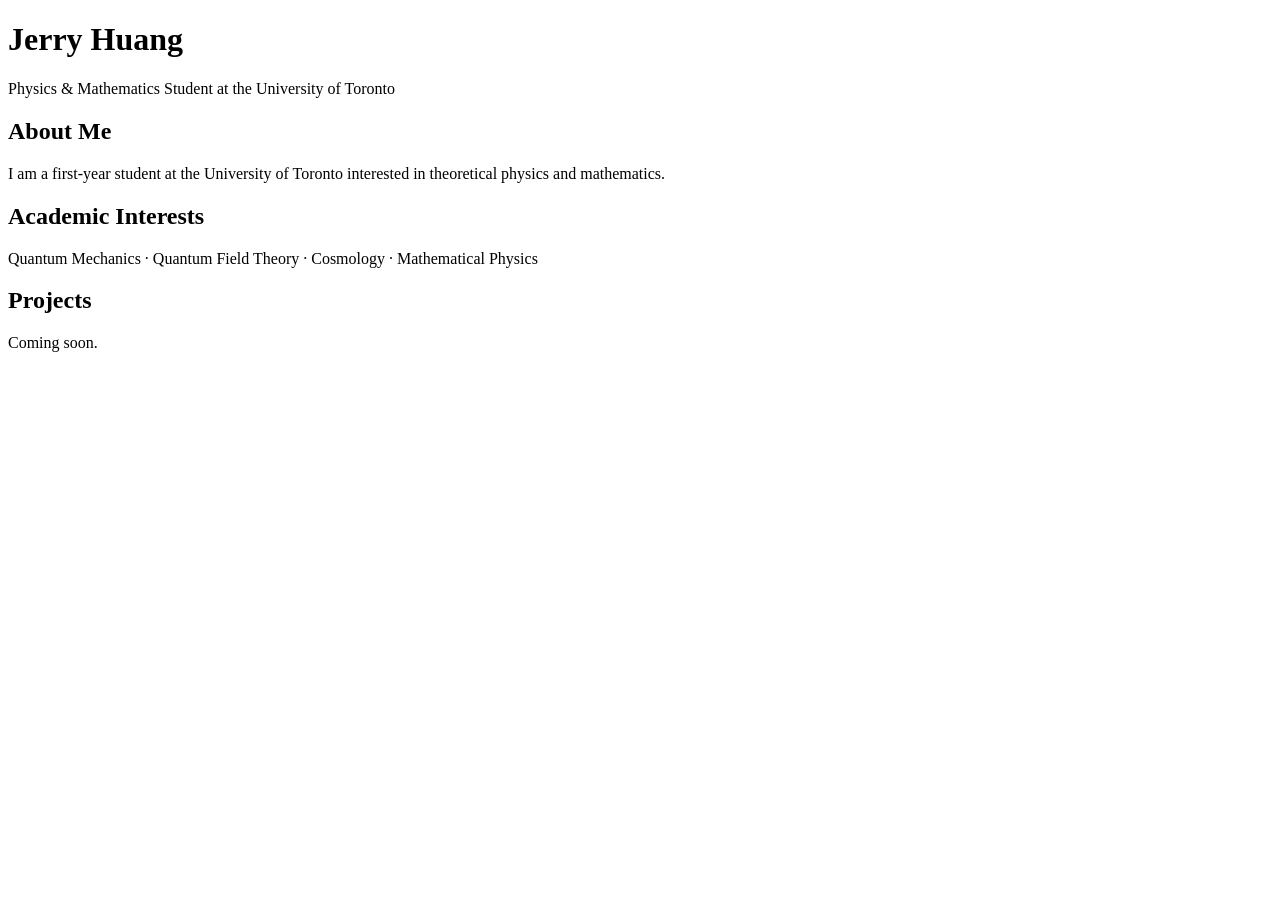
==== index.html @ 87b2c9d6 "Initial website" ====
<!DOCTYPE html>
<html lang="en">
<head>
    <meta charset="UTF-8">
    <meta name="viewport" content="width=device-width, initial-scale=1.0">
    <title>Jerry Huang</title>
</head>

<body>

    <h1>Jerry Huang</h1>

    <p>Physics & Mathematics Student at the University of Toronto</p>

    <h2>About Me</h2>

    <p>
        I am a first-year student at the University of Toronto
        interested in theoretical physics and mathematics.
    </p>

    <h2>Academic Interests</h2>

    <p>
        Quantum Mechanics · Quantum Field Theory · Cosmology · Mathematical Physics
    </p>

    <h2>Projects</h2>

    <p>Coming soon.</p>

</body>
</html>
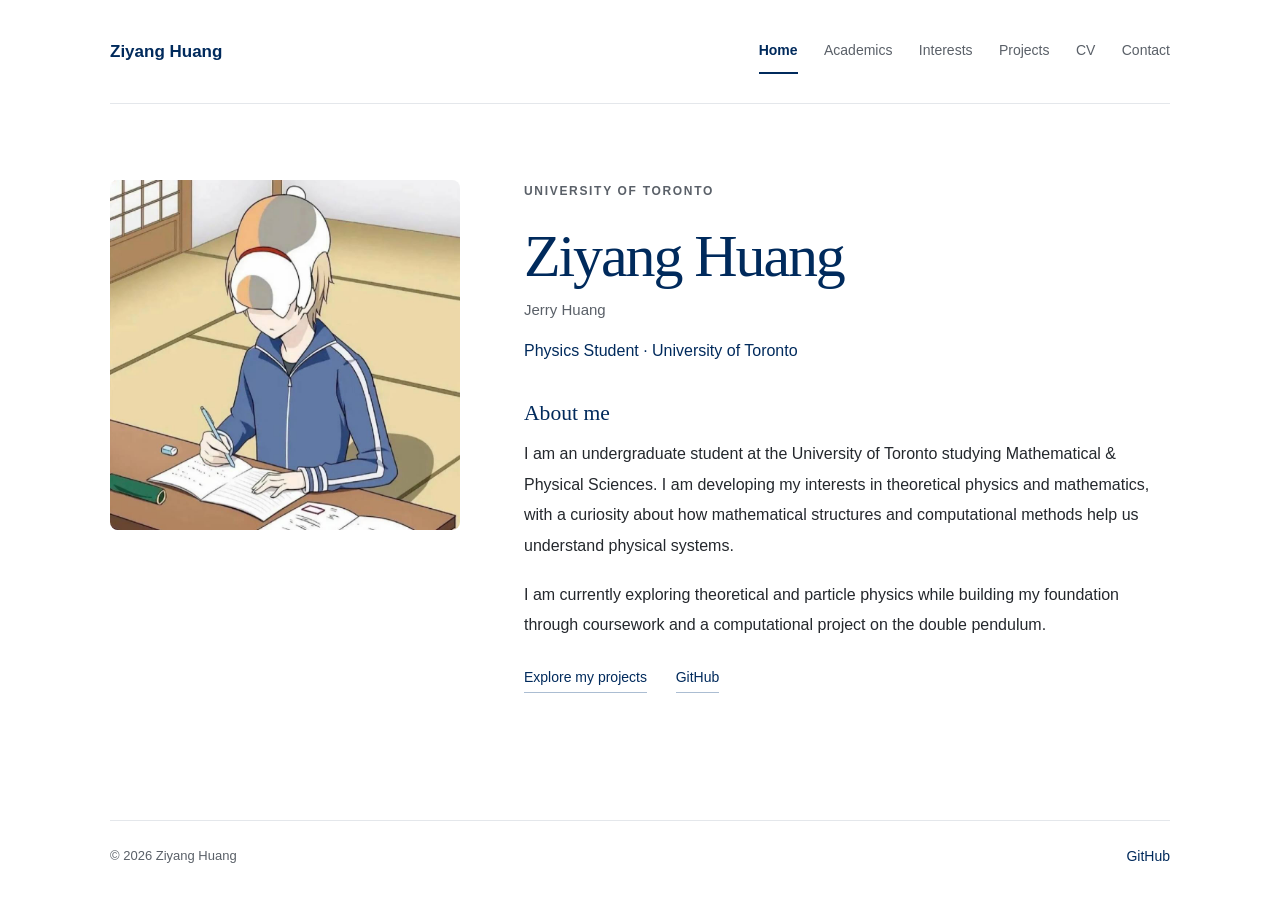
==== commit 0cc614f3: "Redesign academic portfolio and update projects" ====
--- a/index.html
+++ b/index.html
@@ -3,31 +3,52 @@
 <head>
     <meta charset="UTF-8">
     <meta name="viewport" content="width=device-width, initial-scale=1.0">
-    <title>Jerry Huang</title>
+    <meta name="description" content="Personal academic website of Ziyang Huang, a University of Toronto undergraduate exploring physics, mathematics, and computational methods.">
+    <meta name="theme-color" content="#002A5C">
+    <meta property="og:type" content="website">
+    <meta property="og:title" content="Ziyang Huang | Physics Student at the University of Toronto">
+    <meta property="og:description" content="Personal academic website of Ziyang Huang, a University of Toronto undergraduate exploring physics, mathematics, and computational methods.">
+    <meta property="og:url" content="https://zhenda5106.github.io/">
+    <title>Ziyang Huang | Physics Student at the University of Toronto</title>
+    <link rel="stylesheet" href="style.css">
 </head>
+<body>
+    <a class="skip-link" href="#main">Skip to content</a>
+    <header class="site-header">
+        <a class="wordmark" href="index.html">Ziyang Huang</a>
+        <nav aria-label="Main navigation">
+            <a href="index.html" aria-current="page">Home</a>
+            <a href="academics.html">Academics</a>
+            <a href="interests.html">Interests</a>
+            <a href="projects.html">Projects</a>
+            <a href="cv.html">CV</a>
+            <a href="contact.html">Contact</a>
+        </nav>
+    </header>
+    <main id="main" tabindex="-1">
 
-<body>
-
-    <h1>Jerry Huang</h1>
-
-    <p>Physics & Mathematics Student at the University of Toronto</p>
-
-    <h2>About Me</h2>
-
-    <p>
-        I am a first-year student at the University of Toronto
-        interested in theoretical physics and mathematics.
-    </p>
-
-    <h2>Academic Interests</h2>
-
-    <p>
-        Quantum Mechanics · Quantum Field Theory · Cosmology · Mathematical Physics
-    </p>
-
-    <h2>Projects</h2>
-
-    <p>Coming soon.</p>
-
+        <section class="home-profile" aria-labelledby="page-title">
+            <img class="profile-image" src="assets/profile.jpg" width="960" height="960" alt="Ziyang Huang’s illustrated profile avatar" fetchpriority="high">
+            <div class="profile-copy">
+                <p class="eyebrow">University of Toronto</p>
+                <h1 id="page-title">Ziyang Huang</h1>
+                <p class="alternate-name">Jerry Huang</p>
+                <p class="identity">Physics Student · University of Toronto</p>
+                <section class="about" aria-labelledby="about-title">
+                    <h2 id="about-title">About me</h2>
+                    <p>I am an undergraduate student at the University of Toronto studying Mathematical &amp; Physical Sciences. I am developing my interests in theoretical physics and mathematics, with a curiosity about how mathematical structures and computational methods help us understand physical systems.</p>
+                    <p>I am currently exploring theoretical and particle physics while building my foundation through coursework and a computational project on the double pendulum.</p>
+                </section>
+                <div class="profile-links">
+                    <a class="text-link" href="projects.html">Explore my projects</a>
+                    <a class="text-link" href="https://github.com/zhenda5106">GitHub</a>
+                </div>
+            </div>
+        </section>
+    </main>
+    <footer class="site-footer">
+        <span>© 2026 Ziyang Huang</span>
+        <a href="https://github.com/zhenda5106">GitHub</a>
+    </footer>
 </body>
-</html>+</html>
--- a/style.css
+++ b/style.css
@@ -0,0 +1,126 @@
+/* Shared typography and layout for the static academic website. */
+:root {
+    color-scheme: light;
+    --ink: #002a5c;
+    --text: #24282d;
+    --muted: #5a6068;
+    --line: #e4e7eb;
+    --serif: Georgia, 'Times New Roman', serif;
+}
+
+* { box-sizing: border-box; }
+body {
+    margin: 0;
+    min-height: 100vh;
+    display: flex;
+    flex-direction: column;
+    background: #fff;
+    color: var(--text);
+    font-family: Arial, Helvetica, sans-serif;
+    font-size: 1rem;
+    line-height: 1.85;
+    -webkit-font-smoothing: antialiased;
+}
+a { color: var(--ink); text-decoration-thickness: 1px; text-underline-offset: 5px; }
+a:hover { text-decoration-color: var(--ink); }
+a:focus-visible { outline: 3px solid var(--ink); outline-offset: 5px; border-radius: 2px; }
+img { display: block; max-width: 100%; height: auto; }
+p { margin: 0 0 1.2rem; }
+h1, h2, h3 { color: var(--ink); }
+h1, h2 { font-family: var(--serif); font-weight: 400; }
+h1 { font-size: clamp(2.5rem, 5vw, 3.75rem); line-height: 1.16; letter-spacing: -.035em; margin: 0 0 1.3rem; }
+h2 { font-size: 1.6rem; line-height: 1.4; margin: 0 0 .9rem; }
+h3 { font-size: 1.125rem; font-weight: 600; line-height: 1.5; margin: 0 0 .65rem; }
+.site-header, main, .site-footer { width: min(1060px, calc(100% - 96px)); margin-inline: auto; }
+main { flex: 1; padding-bottom: 76px; }
+.skip-link { position: fixed; top: -100px; left: 1rem; padding: .7rem 1rem; background: var(--ink); color: #fff; z-index: 10; }
+.skip-link:focus { top: 1rem; }
+
+/* Navigation wraps naturally without requiring JavaScript. */
+.site-header { min-height: 104px; display: flex; justify-content: space-between; align-items: center; gap: 2rem; border-bottom: 1px solid var(--line); }
+.wordmark { color: var(--ink); font-size: 1.0625rem; font-weight: 600; text-decoration: none; white-space: nowrap; }
+nav { display: flex; flex-wrap: wrap; gap: .3rem 1.65rem; }
+nav a { color: var(--muted); font-size: .875rem; padding: .55rem 0; text-decoration: none; border-bottom: 2px solid transparent; transition: border-color .15s ease; }
+nav a:hover, nav a[aria-current='page'] { color: var(--ink); border-bottom-color: var(--ink); }
+nav a[aria-current='page'] { font-weight: 600; }
+.eyebrow { color: var(--muted); text-transform: uppercase; letter-spacing: .14em; font-size: .75rem; font-weight: 600; margin: 0 0 1.25rem; }
+.secondary { color: var(--muted); }
+.text-link { display: inline-block; font-size: .875rem; text-decoration: none; border-bottom: 1px solid #abbdd2; padding-bottom: .1rem; }
+.text-link:hover { border-bottom-color: var(--ink); }
+
+/* Home: supplied image retains its original square aspect ratio. */
+.home-profile { display: grid; grid-template-columns: 350px minmax(0, 1fr); gap: 64px; padding-top: 76px; align-items: start; }
+.profile-image { width: 350px; border-radius: 8px; }
+.profile-copy h1 { margin-bottom: .25rem; }
+.alternate-name { color: var(--muted); font-size: .9375rem; margin: 0 0 .8rem; }
+.identity { color: var(--ink); font-size: 1rem; margin: 0 0 2rem; }
+.about h2 { font-size: 1.35rem; margin-bottom: .7rem; }
+.about p { line-height: 1.9; }
+.profile-links { display: flex; flex-wrap: wrap; gap: .8rem 1.8rem; margin-top: 1.5rem; }
+
+/* Interior pages share the same headings and restrained section rules. */
+.page-heading { padding: 64px 0 38px; }
+.page-heading h1 { margin-bottom: 0; }
+.page-intro { max-width: 760px; margin: 1.5rem 0 0; }
+.content-section { display: grid; grid-template-columns: 235px minmax(0, 1fr); gap: 3.5rem; border-top: 1px solid var(--line); padding: 32px 0; }
+.content-section h2 { font-size: 1.4rem; }
+.section-body p:last-child { margin-bottom: 0; }
+.course-list { list-style: none; padding: 0; margin: 0; }
+.course-list li { display: grid; grid-template-columns: 5rem minmax(0, 1fr); gap: 1rem; padding: .45rem 0; }
+.course-list li:first-child { padding-top: 0; }
+.course-code { color: var(--muted); font-variant-numeric: tabular-nums; }
+.project { display: grid; grid-template-columns: minmax(0, 1fr) minmax(0, 1fr); gap: 3rem; border-top: 1px solid var(--line); padding: 32px 0; }
+.project h2 { font-size: 1.65rem; }
+.development-label { font-size: .8125rem; margin-top: -.6rem; }
+.technologies { font-size: .875rem; }
+.project-development { color: var(--muted); font-size: .875rem; }
+.project-development h3 { color: var(--muted); font-size: .875rem; }
+.simple-content { border-top: 1px solid var(--line); padding-top: 32px; }
+.contact-affiliation { margin-bottom: 1.75rem; }
+.contact-list { display: grid; grid-template-columns: 4rem minmax(0, 1fr); gap: .6rem 1rem; margin: 0; }
+.contact-list dt { color: var(--muted); }
+.contact-list dd { margin: 0; overflow-wrap: anywhere; }
+.contact-list a { text-decoration-color: #abbdd2; }
+.site-footer { display: flex; justify-content: space-between; gap: 1.5rem; padding: 23px 0 30px; border-top: 1px solid var(--line); color: var(--muted); font-size: .8125rem; }
+.site-footer a { font-size: .875rem; text-decoration: none; }
+.site-footer a:hover { text-decoration: underline; }
+
+@media (max-width: 1000px) {
+    .home-profile { grid-template-columns: 300px minmax(0, 1fr); gap: 40px; }
+    .profile-image { width: 300px; }
+    nav { column-gap: 1.2rem; }
+}
+@media (max-width: 800px) {
+    .site-header, main, .site-footer { width: calc(100% - 48px); }
+    .site-header { flex-direction: column; align-items: flex-start; gap: .5rem; padding: 20px 0 14px; }
+    .home-profile { grid-template-columns: 240px minmax(0, 1fr); gap: 30px; padding-top: 48px; }
+    .profile-image { width: 240px; }
+    .content-section { grid-template-columns: 180px minmax(0, 1fr); gap: 2rem; }
+    .project { grid-template-columns: minmax(0, 1fr); gap: 1.5rem; }
+}
+@media (max-width: 620px) {
+    .site-header, main, .site-footer { width: calc(100% - 40px); }
+    nav { gap: .15rem 1.1rem; }
+    main { padding-bottom: 48px; }
+    .home-profile { grid-template-columns: minmax(0, 1fr); gap: 32px; padding-top: 32px; }
+    .profile-image { width: 220px; }
+    .page-heading { padding: 40px 0 28px; }
+    .content-section { grid-template-columns: minmax(0, 1fr); gap: .5rem; padding: 26px 0; }
+    .content-section h2 { margin-bottom: .5rem; }
+    .identity { margin-bottom: 1.6rem; }
+    .desktop-break { display: none; }
+}
+@media (max-width: 380px) {
+    .contact-list { grid-template-columns: minmax(0, 1fr); gap: .2rem; }
+    .contact-list dd + dt { margin-top: .7rem; }
+}
+@media (prefers-reduced-motion: reduce) {
+    nav a { transition: none; }
+}
+@media print {
+    nav, .skip-link { display: none; }
+    .site-header, main, .site-footer { width: 100%; }
+    .home-profile { grid-template-columns: 200px minmax(0, 1fr); gap: 2rem; padding-top: 30px; }
+    .profile-image { width: 200px; }
+    .content-section, .project { break-inside: avoid; }
+}
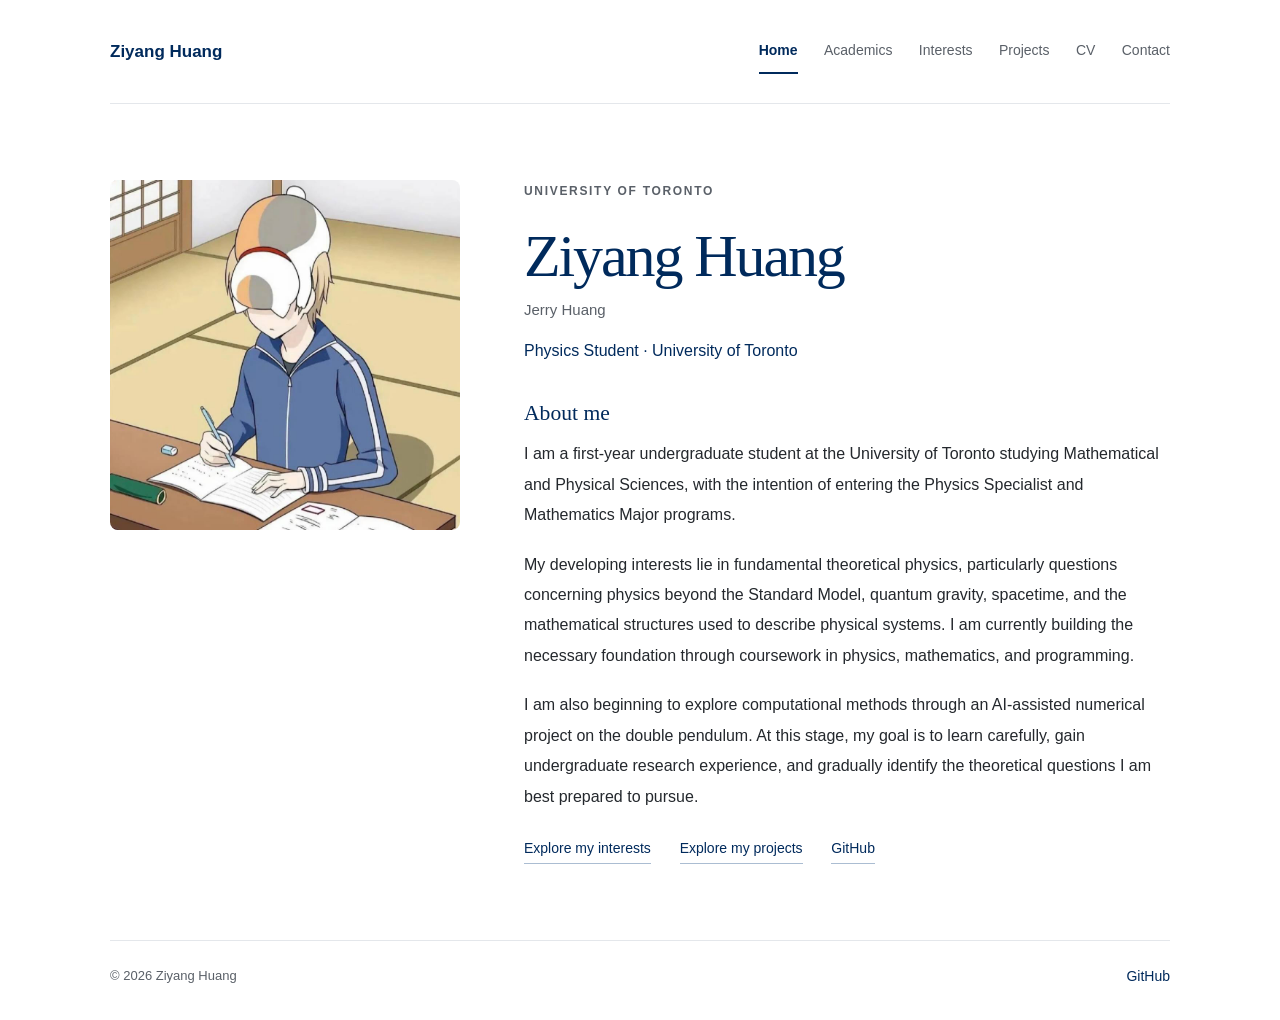
==== commit 800fe08b: "Update academic profile, coursework, interests, and CV" ====
--- a/index.html
+++ b/index.html
@@ -3,13 +3,13 @@
 <head>
     <meta charset="UTF-8">
     <meta name="viewport" content="width=device-width, initial-scale=1.0">
-    <meta name="description" content="Personal academic website of Ziyang Huang, a University of Toronto undergraduate exploring physics, mathematics, and computational methods.">
+    <meta name="description" content="Ziyang Huang is a University of Toronto undergraduate with developing interests in theoretical physics, including high-energy physics, quantum gravity, and mathematical physics.">
     <meta name="theme-color" content="#002A5C">
     <meta property="og:type" content="website">
-    <meta property="og:title" content="Ziyang Huang | Physics Student at the University of Toronto">
-    <meta property="og:description" content="Personal academic website of Ziyang Huang, a University of Toronto undergraduate exploring physics, mathematics, and computational methods.">
+    <meta property="og:title" content="Ziyang Huang | University of Toronto Undergraduate · Developing Physics Interests">
+    <meta property="og:description" content="Ziyang Huang is a University of Toronto undergraduate with developing interests in theoretical physics, including high-energy physics, quantum gravity, and mathematical physics.">
     <meta property="og:url" content="https://zhenda5106.github.io/">
-    <title>Ziyang Huang | Physics Student at the University of Toronto</title>
+    <title>Ziyang Huang | University of Toronto Undergraduate · Developing Physics Interests</title>
     <link rel="stylesheet" href="style.css">
 </head>
 <body>
@@ -36,10 +36,12 @@
                 <p class="identity">Physics Student · University of Toronto</p>
                 <section class="about" aria-labelledby="about-title">
                     <h2 id="about-title">About me</h2>
-                    <p>I am an undergraduate student at the University of Toronto studying Mathematical &amp; Physical Sciences. I am developing my interests in theoretical physics and mathematics, with a curiosity about how mathematical structures and computational methods help us understand physical systems.</p>
-                    <p>I am currently exploring theoretical and particle physics while building my foundation through coursework and a computational project on the double pendulum.</p>
+                    <p>I am a first-year undergraduate student at the University of Toronto studying Mathematical and Physical Sciences, with the intention of entering the Physics Specialist and Mathematics Major programs.</p>
+                    <p>My developing interests lie in fundamental theoretical physics, particularly questions concerning physics beyond the Standard Model, quantum gravity, spacetime, and the mathematical structures used to describe physical systems. I am currently building the necessary foundation through coursework in physics, mathematics, and programming.</p>
+                    <p>I am also beginning to explore computational methods through an AI-assisted numerical project on the double pendulum. At this stage, my goal is to learn carefully, gain undergraduate research experience, and gradually identify the theoretical questions I am best prepared to pursue.</p>
                 </section>
                 <div class="profile-links">
+                    <a class="text-link" href="interests.html">Explore my interests</a>
                     <a class="text-link" href="projects.html">Explore my projects</a>
                     <a class="text-link" href="https://github.com/zhenda5106">GitHub</a>
                 </div>
--- a/style.css
+++ b/style.css
@@ -66,7 +66,7 @@
 .content-section h2 { font-size: 1.4rem; }
 .section-body p:last-child { margin-bottom: 0; }
 .course-list { list-style: none; padding: 0; margin: 0; }
-.course-list li { display: grid; grid-template-columns: 5rem minmax(0, 1fr); gap: 1rem; padding: .45rem 0; }
+.course-list li { display: grid; grid-template-columns: 6rem minmax(0, 1fr); gap: 1rem; padding: .45rem 0; }
 .course-list li:first-child { padding-top: 0; }
 .course-code { color: var(--muted); font-variant-numeric: tabular-nums; }
 .project { display: grid; grid-template-columns: minmax(0, 1fr) minmax(0, 1fr); gap: 3rem; border-top: 1px solid var(--line); padding: 32px 0; }
